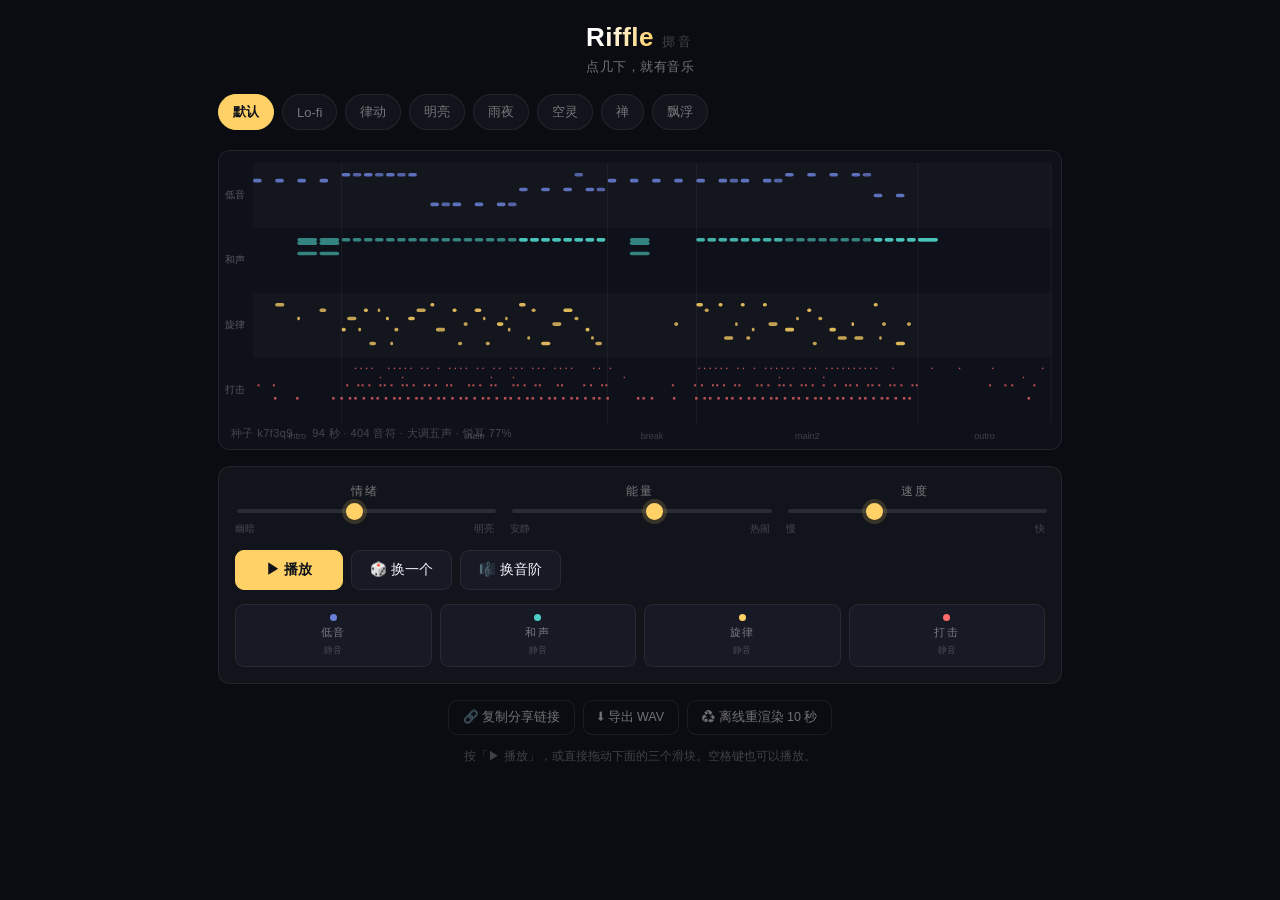
==== index.html @ 62cf05a3 "MVP: 确定性内核 + 原生 Web Audio 引擎 + 三旋钮界面 - src/core: 纯内核（无 DOM / 无 Audio），可在 Node 中测试   · 每声部独立随机子流，支撑「锁" ====
<!DOCTYPE html>
<html lang="zh-CN">
<head>
<meta charset="utf-8">
<meta name="viewport" content="width=device-width, initial-scale=1, maximum-scale=1, user-scalable=no">
<title>Riffle · 掷音 — 点几下就有音乐</title>
<link rel="icon" href="data:image/svg+xml,%3Csvg xmlns='http://www.w3.org/2000/svg' viewBox='0 0 32 32'%3E%3Crect width='32' height='32' rx='7' fill='%230b0c11'/%3E%3Cpath d='M8 20c3-8 5-8 8 0s5 8 8 0' stroke='%23ffd166' stroke-width='2.6' fill='none' stroke-linecap='round'/%3E%3C/svg%3E">
<link rel="stylesheet" href="./src/ui/style.css">
</head>
<body>
<div id="app">

  <header>
    <div class="brand">
      <h1>Riffle</h1>
      <span class="zh">掷音</span>
    </div>
    <p class="tagline">点几下，就有音乐</p>
  </header>

  <section class="presets" id="presets" aria-label="预设"></section>

  <section class="stage">
    <canvas id="viz" aria-label="音符可视化"></canvas>
    <div class="hud">
      <span id="seedLabel" title="作品种子：同样的种子永远得到同样的音乐">种子 —</span>
      <span class="sep">·</span>
      <span id="statLabel">—</span>
    </div>
  </section>

  <section class="controls">
    <div class="knobs">
      <label class="knob">
        <span class="kname">情绪</span>
        <input type="range" id="mood" min="0" max="1" step="0.01" value="0.45">
        <span class="kends"><b>幽暗</b><b>明亮</b></span>
      </label>
      <label class="knob">
        <span class="kname">能量</span>
        <input type="range" id="energy" min="0" max="1" step="0.01" value="0.55">
        <span class="kends"><b>安静</b><b>热闹</b></span>
      </label>
      <label class="knob">
        <span class="kname">速度</span>
        <input type="range" id="bpm" min="56" max="168" step="1" value="92">
        <span class="kends"><b>慢</b><b>快</b></span>
      </label>
    </div>

    <div class="actions">
      <button id="playBtn" class="primary">▶ 播放</button>
      <button id="rerollBtn" title="换一个（保留锁定的声部）">🎲 换一个</button>
      <button id="scaleBtn" title="换一种音阶（同一个种子）">🎼 换音阶</button>
    </div>

    <div class="voices" id="voices" aria-label="声部"></div>
  </section>

  <footer>
    <div class="row">
      <button id="shareBtn" class="ghost">🔗 复制分享链接</button>
      <button id="exportBtn" class="ghost">⬇ 导出 WAV</button>
      <button id="offlineBtn" class="ghost" title="从种子重新渲染，验证离线路径与实时播放一致">♻ 离线重渲染 10 秒</button>
    </div>
    <p class="hint" id="hint">
      提示：拖动「情绪 / 能量 / 速度」会立刻重新生成。锁住喜欢的声部再「换一个」，只改其余的。
    </p>
  </footer>

</div>

<script type="module" src="./src/ui/app.mjs"></script>
</body>
</html>
---- src/ui/style.css ----
/* Riffle — 深色、克制、一个强调色。 */
:root {
  --bg: #0b0c11;
  --panel: #12141c;
  --panel-2: #171a24;
  --line: rgba(255, 255, 255, 0.07);
  --text: #eef0f6;
  --dim: rgba(255, 255, 255, 0.42);
  --dimmer: rgba(255, 255, 255, 0.22);
  --accent: #ffd166;
  --accent-dim: rgba(255, 209, 102, 0.16);
  --bass: #6b7fd7;
  --harmony: #4ecdc4;
  --melody: #ffd166;
  --perc: #ff6b6b;
  --radius: 12px;
}

* { box-sizing: border-box; }

html, body {
  margin: 0; padding: 0; min-height: 100%;
  background: var(--bg);
  color: var(--text);
  font-family: -apple-system, BlinkMacSystemFont, "PingFang SC", "Hiragino Sans GB",
               "Microsoft YaHei", "Segoe UI", sans-serif;
  -webkit-font-smoothing: antialiased;
  -webkit-tap-highlight-color: transparent;
}

#app {
  max-width: 880px;
  margin: 0 auto;
  padding: 22px 18px 34px;
  display: flex;
  flex-direction: column;
  gap: 16px;
}

/* ---------- 头部 ---------- */
header { text-align: center; }

.brand { display: flex; align-items: baseline; justify-content: center; gap: 8px; }

.brand h1 {
  margin: 0;
  font-size: 26px;
  font-weight: 700;
  letter-spacing: 0.5px;
  background: linear-gradient(100deg, #fff 20%, var(--accent));
  -webkit-background-clip: text;
  background-clip: text;
  -webkit-text-fill-color: transparent;
}

.brand .zh {
  font-size: 13px;
  color: var(--dimmer);
  letter-spacing: 3px;
}

.tagline {
  margin: 6px 0 0;
  font-size: 12.5px;
  color: var(--dim);
  letter-spacing: 0.5px;
}

/* ---------- 预设卡片 ---------- */
.presets {
  display: flex;
  gap: 8px;
  overflow-x: auto;
  padding: 2px 0 4px;
  scrollbar-width: none;
}
.presets::-webkit-scrollbar { display: none; }

.preset {
  flex: 0 0 auto;
  padding: 8px 14px;
  border-radius: 999px;
  border: 1px solid var(--line);
  background: var(--panel);
  color: var(--dim);
  font-size: 13px;
  font-family: inherit;
  cursor: pointer;
  transition: all 0.18s ease;
  white-space: nowrap;
}
.preset:hover { color: var(--text); border-color: rgba(255, 255, 255, 0.18); }
.preset.active {
  background: var(--accent);
  border-color: var(--accent);
  color: #10121a;
  font-weight: 600;
}

/* ---------- 舞台 ---------- */
.stage {
  position: relative;
  background: var(--panel);
  border: 1px solid var(--line);
  border-radius: var(--radius);
  overflow: hidden;
  height: clamp(200px, 34vh, 300px);
}

#viz { display: block; width: 100%; height: 100%; }

.hud {
  position: absolute;
  left: 12px; right: 12px; bottom: 8px;
  display: flex;
  align-items: center;
  gap: 8px;
  font-size: 11px;
  color: var(--dimmer);
  font-variant-numeric: tabular-nums;
  pointer-events: none;
  letter-spacing: 0.4px;
}
.hud .sep { opacity: 0.5; }

/* ---------- 控件 ---------- */
.controls {
  display: flex;
  flex-direction: column;
  gap: 14px;
  background: var(--panel);
  border: 1px solid var(--line);
  border-radius: var(--radius);
  padding: 16px;
}

.knobs { display: grid; grid-template-columns: repeat(3, 1fr); gap: 16px; }

.knob { display: flex; flex-direction: column; gap: 7px; }

.kname {
  font-size: 12px;
  color: var(--dim);
  letter-spacing: 2px;
  text-align: center;
}

.kends {
  display: flex;
  justify-content: space-between;
  font-size: 10px;
  color: var(--dimmer);
}
.kends b { font-weight: 500; }

input[type="range"] {
  -webkit-appearance: none;
  appearance: none;
  width: 100%;
  height: 4px;
  border-radius: 4px;
  background: rgba(255, 255, 255, 0.1);
  outline: none;
  cursor: pointer;
}
input[type="range"]::-webkit-slider-thumb {
  -webkit-appearance: none;
  width: 17px; height: 17px;
  border-radius: 50%;
  background: var(--accent);
  border: none;
  cursor: grab;
  box-shadow: 0 0 0 4px var(--accent-dim);
  transition: transform 0.12s ease;
}
input[type="range"]::-webkit-slider-thumb:active { cursor: grabbing; transform: scale(1.12); }
input[type="range"]::-moz-range-thumb {
  width: 15px; height: 15px; border: none; border-radius: 50%;
  background: var(--accent); box-shadow: 0 0 0 4px var(--accent-dim);
}

.actions { display: flex; gap: 8px; flex-wrap: wrap; }

button {
  font-family: inherit;
  font-size: 13.5px;
  padding: 10px 18px;
  border-radius: 9px;
  border: 1px solid var(--line);
  background: var(--panel-2);
  color: var(--text);
  cursor: pointer;
  transition: all 0.16s ease;
  white-space: nowrap;
}
button:hover { border-color: rgba(255, 255, 255, 0.2); background: #1d2130; }
button:active { transform: translateY(1px); }

button.primary {
  background: var(--accent);
  border-color: var(--accent);
  color: #10121a;
  font-weight: 650;
  flex: 0 0 auto;
  min-width: 108px;
}
button.primary:hover { filter: brightness(1.07); background: var(--accent); }

button:disabled { opacity: 0.45; cursor: progress; }

/* ---------- 声部 ---------- */
.voices { display: grid; grid-template-columns: repeat(4, 1fr); gap: 8px; }
.voices > .voice { min-width: 0; }

.voice {
  display: flex;
  flex-direction: column;
  align-items: center;
  gap: 4px;
  padding: 9px 4px;
  border-radius: 9px;
  border: 1px solid var(--line);
  background: var(--panel-2);
  cursor: pointer;
  user-select: none;
  transition: all 0.16s ease;
}
.voice:hover { border-color: rgba(255, 255, 255, 0.18); }
.voice.muted { opacity: 0.34; }

.voice .vname { font-size: 11px; letter-spacing: 1.5px; color: var(--dim); }
.voice .vdot { width: 7px; height: 7px; border-radius: 50%; background: var(--vc, #fff); }
.voice .vlock {
  font-size: 9px;
  letter-spacing: 0;
  color: var(--dimmer);
  white-space: nowrap;
  overflow: hidden;
  text-overflow: ellipsis;
  max-width: 100%;
  padding: 0 2px;
}
.voice.locked .vlock { color: var(--accent); }
.voice.muted .vname { text-decoration: line-through; }

/* ---------- 底部 ---------- */
footer { display: flex; flex-direction: column; gap: 9px; }

footer .row { display: flex; gap: 8px; flex-wrap: wrap; justify-content: center; }

button.ghost {
  background: transparent;
  font-size: 12.5px;
  padding: 8px 14px;
  color: var(--dim);
}
button.ghost:hover { color: var(--text); }

.hint {
  margin: 2px 0 0;
  text-align: center;
  font-size: 11.5px;
  line-height: 1.75;
  color: var(--dimmer);
}
.hint.warn { color: #ffb4a2; }
.hint.good { color: var(--harmony); }

@media (max-width: 560px) {
  .knobs { gap: 10px; }
  .kname { letter-spacing: 1px; }
  button { padding: 9px 14px; font-size: 13px; }
  button.primary { min-width: 92px; }
  .voices { grid-template-columns: repeat(2, 1fr); }
  .brand h1 { font-size: 22px; }
}
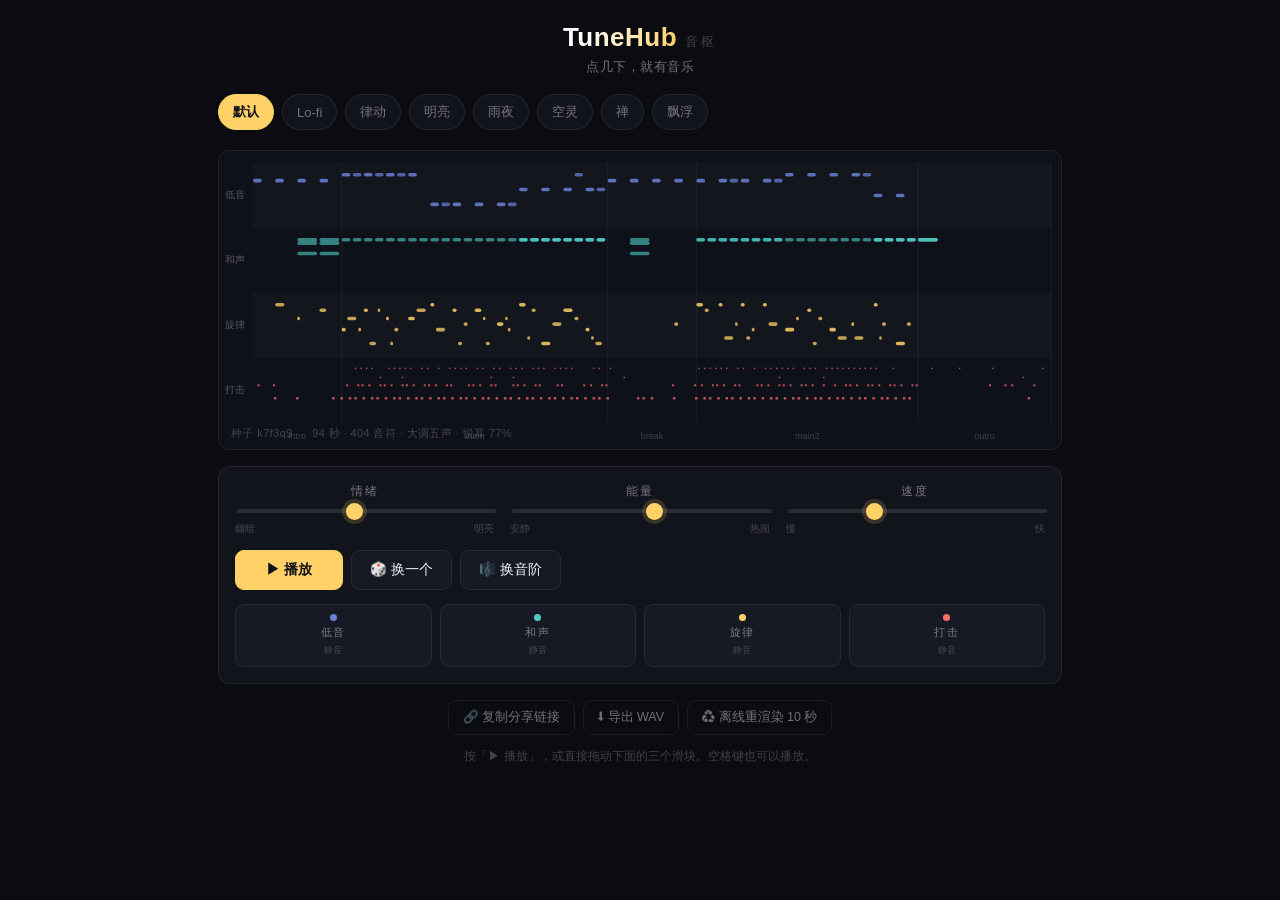
==== commit c719429a: "改名：Riffle → TuneHub（中文名：音枢）" ====
--- a/index.html
+++ b/index.html
@@ -3,7 +3,7 @@
 <head>
 <meta charset="utf-8">
 <meta name="viewport" content="width=device-width, initial-scale=1, maximum-scale=1, user-scalable=no">
-<title>Riffle · 掷音 — 点几下就有音乐</title>
+<title>TuneHub · 音枢 — 点几下就有音乐</title>
 <link rel="icon" href="data:image/svg+xml,%3Csvg xmlns='http://www.w3.org/2000/svg' viewBox='0 0 32 32'%3E%3Crect width='32' height='32' rx='7' fill='%230b0c11'/%3E%3Cpath d='M8 20c3-8 5-8 8 0s5 8 8 0' stroke='%23ffd166' stroke-width='2.6' fill='none' stroke-linecap='round'/%3E%3C/svg%3E">
 <link rel="stylesheet" href="./src/ui/style.css">
 </head>
@@ -12,8 +12,8 @@
 
   <header>
     <div class="brand">
-      <h1>Riffle</h1>
-      <span class="zh">掷音</span>
+      <h1>TuneHub</h1>
+      <span class="zh">音枢</span>
     </div>
     <p class="tagline">点几下，就有音乐</p>
   </header>
--- a/src/ui/style.css
+++ b/src/ui/style.css
@@ -1,4 +1,4 @@
-/* Riffle — 深色、克制、一个强调色。 */
+/* TuneHub — 深色、克制、一个强调色。 */
 :root {
   --bg: #0b0c11;
   --panel: #12141c;
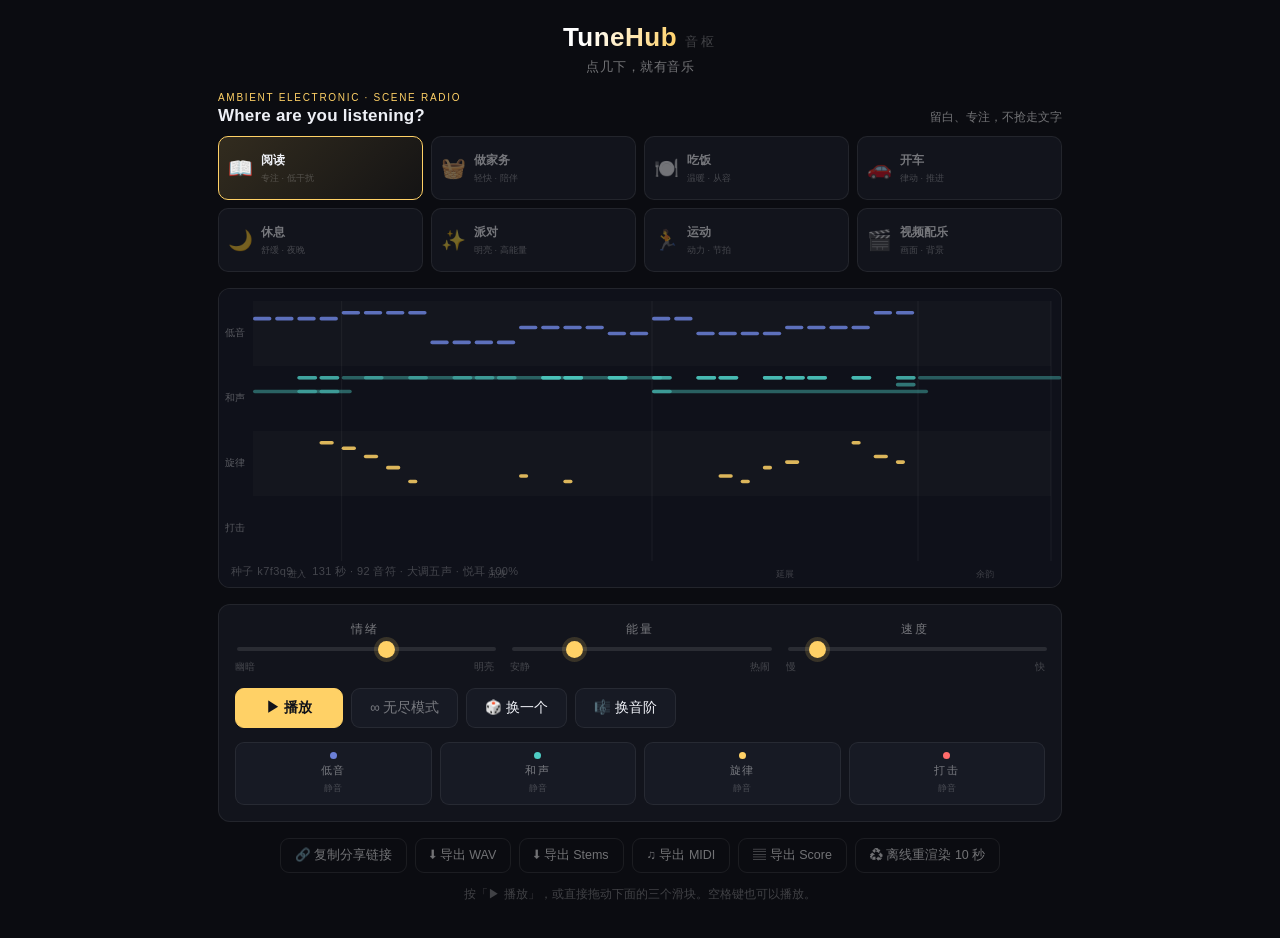
==== commit 3eb0754a: "feat: add ambient electronic music scenes and exports" ====
--- a/index.html
+++ b/index.html
@@ -18,7 +18,16 @@
     <p class="tagline">点几下，就有音乐</p>
   </header>
 
-  <section class="presets" id="presets" aria-label="预设"></section>
+  <section class="ambient-picker" aria-labelledby="ambientTitle">
+    <div class="section-heading">
+      <div>
+        <p class="eyebrow">Ambient Electronic · Scene Radio</p>
+        <h2 id="ambientTitle">Where are you listening?</h2>
+      </div>
+      <p id="sceneStatus" class="scene-status" aria-live="polite"></p>
+    </div>
+    <div class="scenes" id="scenes" aria-label="氛围电子音乐场景 Ambient electronic music scenes"></div>
+  </section>
 
   <section class="stage">
     <canvas id="viz" aria-label="音符可视化"></canvas>
@@ -50,6 +59,7 @@
 
     <div class="actions">
       <button id="playBtn" class="primary">▶ 播放</button>
+      <button id="endlessBtn" class="endless" aria-pressed="false" title="片段结束前自动续写下一段，不中断播放">∞ 无尽模式</button>
       <button id="rerollBtn" title="换一个（保留锁定的声部）">🎲 换一个</button>
       <button id="scaleBtn" title="换一种音阶（同一个种子）">🎼 换音阶</button>
     </div>
@@ -61,6 +71,9 @@
     <div class="row">
       <button id="shareBtn" class="ghost">🔗 复制分享链接</button>
       <button id="exportBtn" class="ghost">⬇ 导出 WAV</button>
+      <button id="stemsBtn" class="ghost" title="按声部导出可在 DAW 中独立编辑的 WAV 分轨">⬇ 导出 Stems</button>
+      <button id="midiBtn" class="ghost" title="导出可编辑的 Standard MIDI File">♫ 导出 MIDI</button>
+      <button id="scoreBtn" class="ghost" title="导出包含内容引用与微分音信息的无损 Score">▤ 导出 Score</button>
       <button id="offlineBtn" class="ghost" title="从种子重新渲染，验证离线路径与实时播放一致">♻ 离线重渲染 10 秒</button>
     </div>
     <p class="hint" id="hint">
--- a/src/ui/style.css
+++ b/src/ui/style.css
@@ -66,36 +66,65 @@
   letter-spacing: 0.5px;
 }
 
-/* ---------- 预设卡片 ---------- */
-.presets {
-  display: flex;
+/* ---------- 氛围场景 ---------- */
+.ambient-picker {
+  display: flex;
+  flex-direction: column;
+  gap: 10px;
+}
+.section-heading {
+  display: flex;
+  align-items: end;
+  justify-content: space-between;
+  gap: 18px;
+}
+.eyebrow {
+  margin: 0 0 3px;
+  color: var(--accent);
+  font-size: 10px;
+  letter-spacing: 1.7px;
+  text-transform: uppercase;
+}
+.section-heading h2 {
+  margin: 0;
+  font-size: 17px;
+  letter-spacing: 0.2px;
+}
+.scene-status {
+  max-width: 330px;
+  margin: 0;
+  color: var(--dim);
+  font-size: 11.5px;
+  line-height: 1.45;
+  text-align: right;
+}
+.scenes {
+  display: grid;
+  grid-template-columns: repeat(4, minmax(0, 1fr));
   gap: 8px;
-  overflow-x: auto;
-  padding: 2px 0 4px;
-  scrollbar-width: none;
-}
-.presets::-webkit-scrollbar { display: none; }
-
-.preset {
-  flex: 0 0 auto;
-  padding: 8px 14px;
-  border-radius: 999px;
-  border: 1px solid var(--line);
+}
+.scene {
+  min-width: 0;
+  min-height: 64px;
+  display: flex;
+  align-items: center;
+  gap: 8px;
+  padding: 9px;
+  border-radius: 10px;
   background: var(--panel);
   color: var(--dim);
-  font-size: 13px;
-  font-family: inherit;
-  cursor: pointer;
-  transition: all 0.18s ease;
-  white-space: nowrap;
-}
-.preset:hover { color: var(--text); border-color: rgba(255, 255, 255, 0.18); }
-.preset.active {
-  background: var(--accent);
+  text-align: left;
+}
+.scene:hover { color: var(--text); border-color: rgba(255, 255, 255, 0.2); }
+.scene.active {
   border-color: var(--accent);
-  color: #10121a;
-  font-weight: 600;
-}
+  background: linear-gradient(135deg, var(--accent-dim), rgba(255, 209, 102, 0.04));
+  color: var(--text);
+}
+.scene-icon { font-size: 20px; line-height: 1; }
+.scene-copy { min-width: 0; display: flex; flex-direction: column; gap: 3px; }
+.scene-copy b { font-size: 12px; font-weight: 650; }
+.scene-copy small { overflow: hidden; color: var(--dimmer); font-size: 9px; text-overflow: ellipsis; white-space: nowrap; }
 
 /* ---------- 舞台 ---------- */
 .stage {
@@ -206,6 +235,13 @@
 }
 button.primary:hover { filter: brightness(1.07); background: var(--accent); }
 
+button.endless { color: var(--dim); }
+button.endless.active {
+  border-color: var(--harmony);
+  background: rgba(78, 205, 196, 0.12);
+  color: var(--harmony);
+}
+
 button:disabled { opacity: 0.45; cursor: progress; }
 
 /* ---------- 声部 ---------- */
@@ -272,5 +308,8 @@
   button { padding: 9px 14px; font-size: 13px; }
   button.primary { min-width: 92px; }
   .voices { grid-template-columns: repeat(2, 1fr); }
+  .scenes { grid-template-columns: repeat(2, minmax(0, 1fr)); }
+  .section-heading { align-items: start; flex-direction: column; gap: 4px; }
+  .scene-status { max-width: none; text-align: left; }
   .brand h1 { font-size: 22px; }
 }
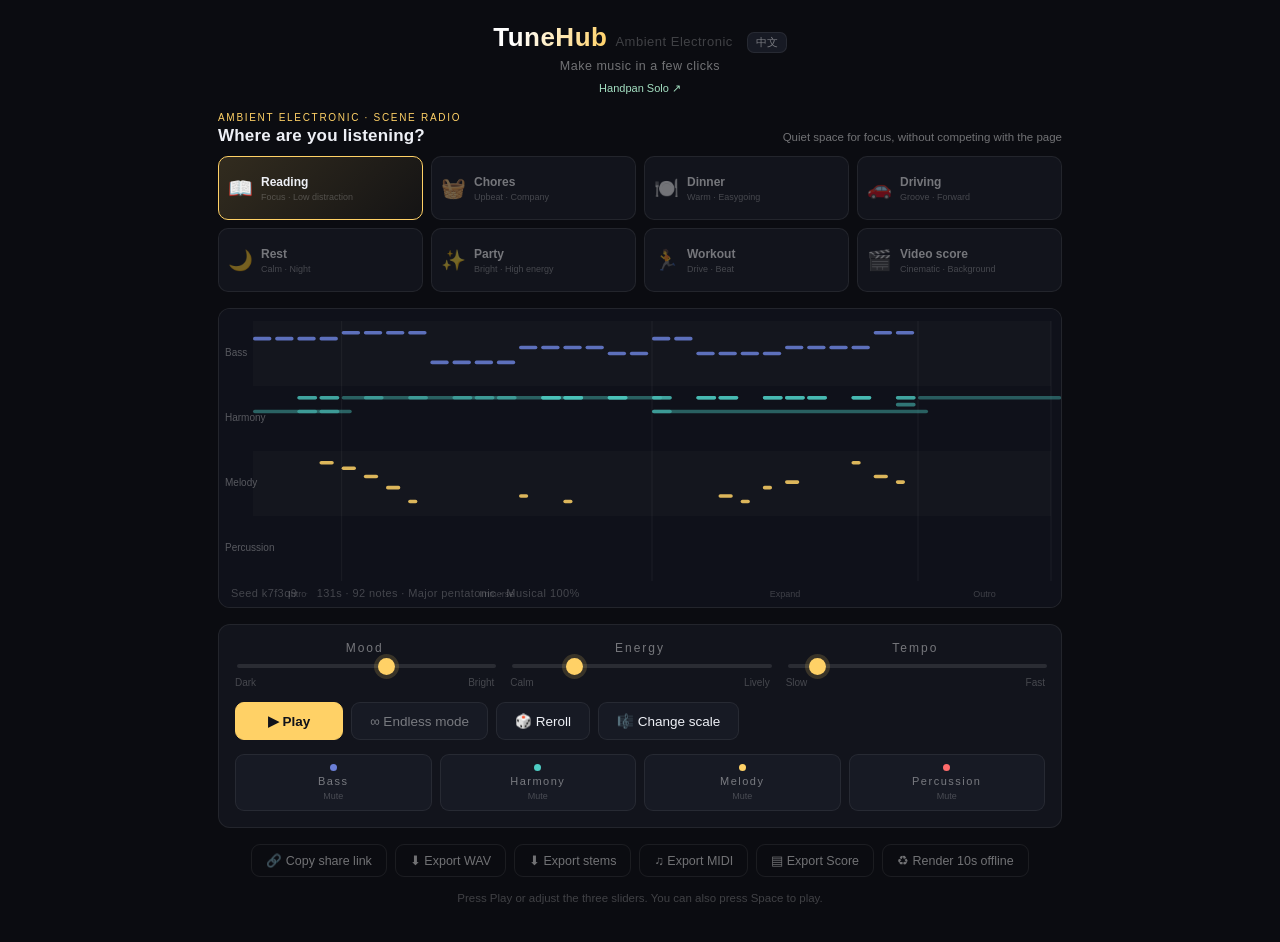
==== commit 467d2cb8: "feat: add handpan solo and endless playback" ====
--- a/index.html
+++ b/index.html
@@ -1,9 +1,9 @@
 <!DOCTYPE html>
-<html lang="zh-CN">
+<html lang="en">
 <head>
 <meta charset="utf-8">
 <meta name="viewport" content="width=device-width, initial-scale=1, maximum-scale=1, user-scalable=no">
-<title>TuneHub · 音枢 — 点几下就有音乐</title>
+<title>TuneHub — Ambient Electronic Music</title>
 <link rel="icon" href="data:image/svg+xml,%3Csvg xmlns='http://www.w3.org/2000/svg' viewBox='0 0 32 32'%3E%3Crect width='32' height='32' rx='7' fill='%230b0c11'/%3E%3Cpath d='M8 20c3-8 5-8 8 0s5 8 8 0' stroke='%23ffd166' stroke-width='2.6' fill='none' stroke-linecap='round'/%3E%3C/svg%3E">
 <link rel="stylesheet" href="./src/ui/style.css">
 </head>
@@ -13,26 +13,28 @@
   <header>
     <div class="brand">
       <h1>TuneHub</h1>
-      <span class="zh">音枢</span>
+      <span class="zh">Ambient Electronic</span>
+      <button id="localeBtn" class="locale" type="button" title="Switch language to Chinese">中文</button>
     </div>
-    <p class="tagline">点几下，就有音乐</p>
+    <p class="tagline" id="tagline">Make music in a few clicks</p>
+    <a class="product-link" id="handpanLink" href="./handpan.html">Handpan Solo ↗</a>
   </header>
 
   <section class="ambient-picker" aria-labelledby="ambientTitle">
     <div class="section-heading">
       <div>
-        <p class="eyebrow">Ambient Electronic · Scene Radio</p>
+        <p class="eyebrow" id="ambientEyebrow">Ambient Electronic · Scene Radio</p>
         <h2 id="ambientTitle">Where are you listening?</h2>
       </div>
       <p id="sceneStatus" class="scene-status" aria-live="polite"></p>
     </div>
-    <div class="scenes" id="scenes" aria-label="氛围电子音乐场景 Ambient electronic music scenes"></div>
+    <div class="scenes" id="scenes" aria-label="Ambient electronic music scenes"></div>
   </section>
 
   <section class="stage">
-    <canvas id="viz" aria-label="音符可视化"></canvas>
+    <canvas id="viz" aria-label="Musical note visualization"></canvas>
     <div class="hud">
-      <span id="seedLabel" title="作品种子：同样的种子永远得到同样的音乐">种子 —</span>
+      <span id="seedLabel" title="Piece seed: the same seed always creates the same music">Seed —</span>
       <span class="sep">·</span>
       <span id="statLabel">—</span>
     </div>
@@ -41,43 +43,43 @@
   <section class="controls">
     <div class="knobs">
       <label class="knob">
-        <span class="kname">情绪</span>
+        <span class="kname" id="moodLabel">Mood</span>
         <input type="range" id="mood" min="0" max="1" step="0.01" value="0.45">
-        <span class="kends"><b>幽暗</b><b>明亮</b></span>
+        <span class="kends"><b id="moodLow">Dark</b><b id="moodHigh">Bright</b></span>
       </label>
       <label class="knob">
-        <span class="kname">能量</span>
+        <span class="kname" id="energyLabel">Energy</span>
         <input type="range" id="energy" min="0" max="1" step="0.01" value="0.55">
-        <span class="kends"><b>安静</b><b>热闹</b></span>
+        <span class="kends"><b id="energyLow">Calm</b><b id="energyHigh">Lively</b></span>
       </label>
       <label class="knob">
-        <span class="kname">速度</span>
+        <span class="kname" id="bpmLabel">Tempo</span>
         <input type="range" id="bpm" min="56" max="168" step="1" value="92">
-        <span class="kends"><b>慢</b><b>快</b></span>
+        <span class="kends"><b id="bpmLow">Slow</b><b id="bpmHigh">Fast</b></span>
       </label>
     </div>
 
     <div class="actions">
-      <button id="playBtn" class="primary">▶ 播放</button>
-      <button id="endlessBtn" class="endless" aria-pressed="false" title="片段结束前自动续写下一段，不中断播放">∞ 无尽模式</button>
-      <button id="rerollBtn" title="换一个（保留锁定的声部）">🎲 换一个</button>
-      <button id="scaleBtn" title="换一种音阶（同一个种子）">🎼 换音阶</button>
+      <button id="playBtn" class="primary">▶ Play</button>
+      <button id="endlessBtn" class="endless" aria-pressed="false" title="Automatically compose the next segment before this one ends, without interrupting playback">∞ Endless mode</button>
+      <button id="rerollBtn" title="Create another piece while keeping locked parts">🎲 Reroll</button>
+      <button id="scaleBtn" title="Change scale while keeping the same seed">🎼 Change scale</button>
     </div>
 
-    <div class="voices" id="voices" aria-label="声部"></div>
+    <div class="voices" id="voices" aria-label="Parts"></div>
   </section>
 
   <footer>
     <div class="row">
-      <button id="shareBtn" class="ghost">🔗 复制分享链接</button>
-      <button id="exportBtn" class="ghost">⬇ 导出 WAV</button>
-      <button id="stemsBtn" class="ghost" title="按声部导出可在 DAW 中独立编辑的 WAV 分轨">⬇ 导出 Stems</button>
-      <button id="midiBtn" class="ghost" title="导出可编辑的 Standard MIDI File">♫ 导出 MIDI</button>
-      <button id="scoreBtn" class="ghost" title="导出包含内容引用与微分音信息的无损 Score">▤ 导出 Score</button>
-      <button id="offlineBtn" class="ghost" title="从种子重新渲染，验证离线路径与实时播放一致">♻ 离线重渲染 10 秒</button>
+      <button id="shareBtn" class="ghost">🔗 Copy share link</button>
+      <button id="exportBtn" class="ghost">⬇ Export WAV</button>
+      <button id="stemsBtn" class="ghost" title="Export editable WAV files for each part">⬇ Export stems</button>
+      <button id="midiBtn" class="ghost" title="Export an editable Standard MIDI File">♫ Export MIDI</button>
+      <button id="scoreBtn" class="ghost" title="Export a lossless Score with content references and microtonal pitch data">▤ Export Score</button>
+      <button id="offlineBtn" class="ghost" title="Render from the seed to compare offline rendering with realtime playback">♻ Render 10s offline</button>
     </div>
     <p class="hint" id="hint">
-      提示：拖动「情绪 / 能量 / 速度」会立刻重新生成。锁住喜欢的声部再「换一个」，只改其余的。
+      Press Play or adjust the three sliders. Lock the parts you like before rerolling the others.
     </p>
   </footer>
 
--- a/src/ui/style.css
+++ b/src/ui/style.css
@@ -59,12 +59,29 @@
   letter-spacing: 3px;
 }
 
+button.locale {
+  margin-left: 6px;
+  padding: 4px 8px;
+  border-radius: 7px;
+  color: var(--dim);
+  font-size: 11px;
+  line-height: 1;
+}
+
 .tagline {
   margin: 6px 0 0;
   font-size: 12.5px;
   color: var(--dim);
   letter-spacing: 0.5px;
 }
+.product-link {
+  display: inline-block;
+  margin-top: 9px;
+  color: #a4e0c2;
+  font-size: 11px;
+  text-decoration: none;
+}
+.product-link:hover { color: #e8c998; }
 
 /* ---------- 氛围场景 ---------- */
 .ambient-picker {
